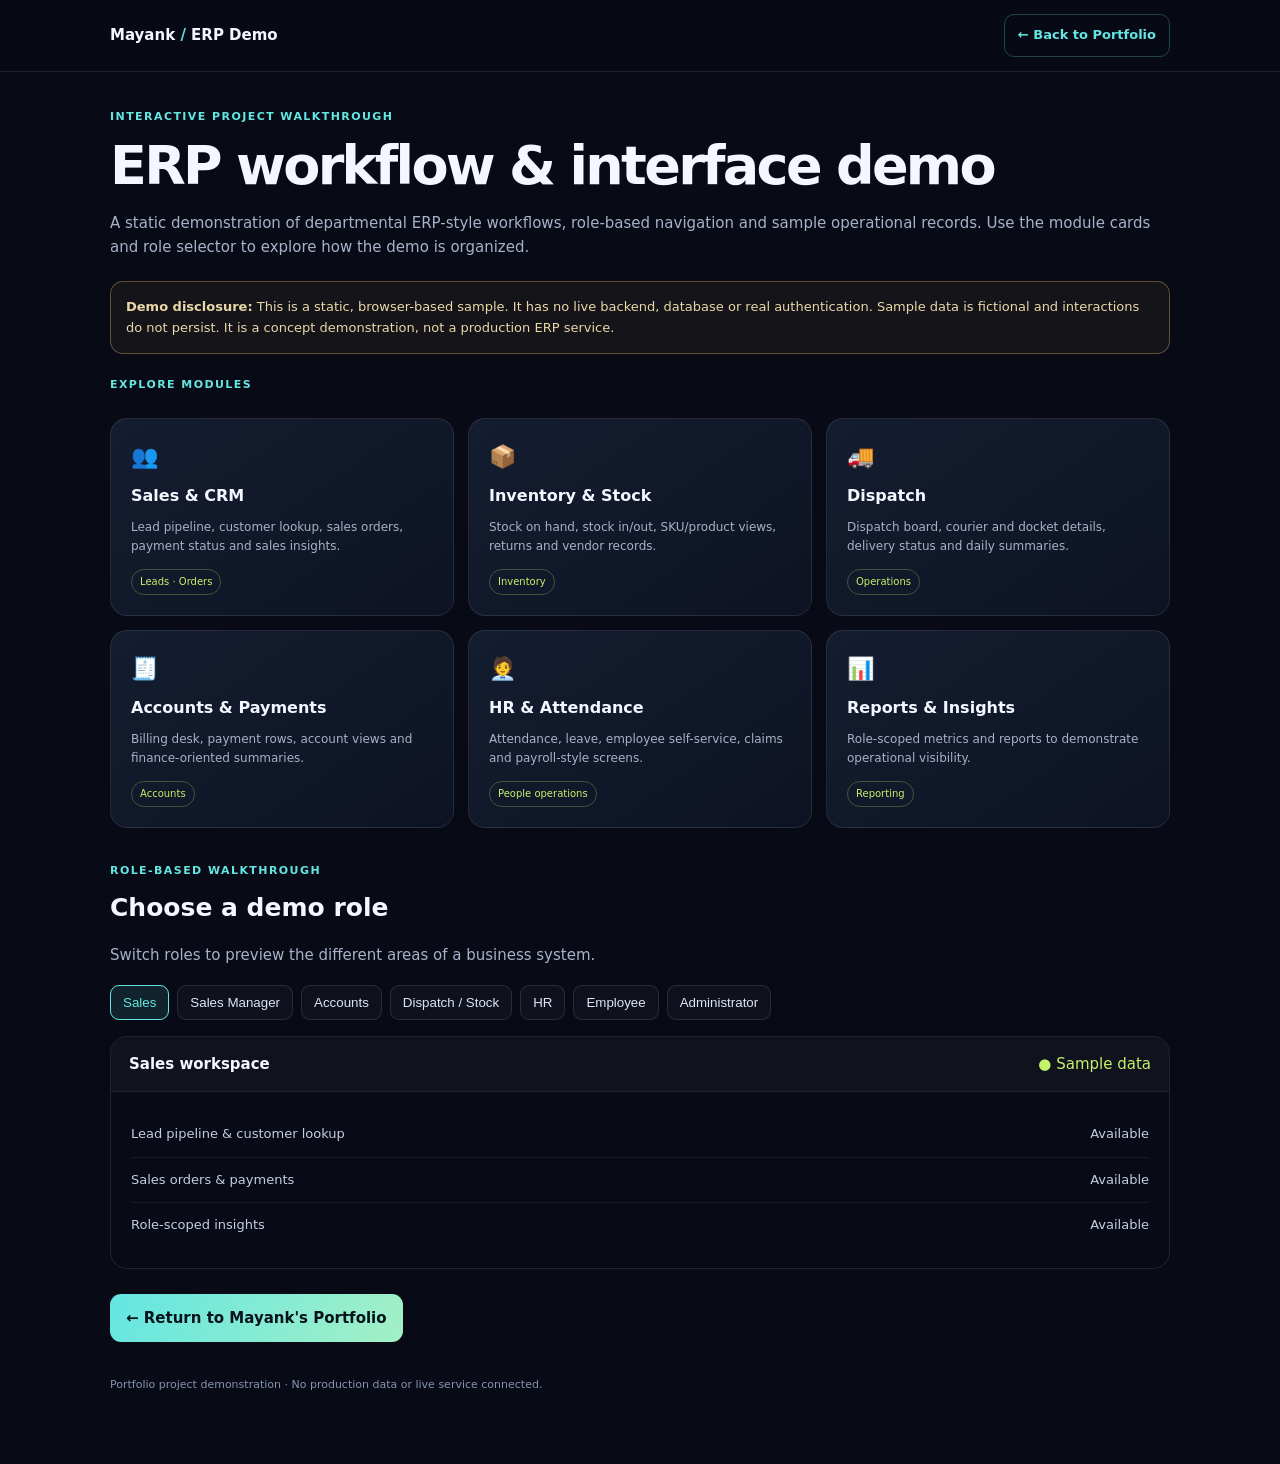
==== erp-demo/index.html @ 9266d10f "Add ERP demo with role walkthrough and portfolio return navigation" ====
<!doctype html><html lang="en"><head><meta charset="utf-8"><meta name="viewport" content="width=device-width,initial-scale=1"><meta name="theme-color" content="#080b16"><title>ERP Workflow Demo | Mayank</title><style>
*{box-sizing:border-box}body{margin:0;background:#080b16;color:#f4f7ff;font:15px/1.6 system-ui,sans-serif}a{color:inherit;text-decoration:none}.top{position:sticky;top:0;background:#080b16ed;backdrop-filter:blur(12px);border-bottom:1px solid #ffffff18;z-index:5}.bar{max-width:1100px;margin:auto;padding:14px 20px;display:flex;justify-content:space-between;align-items:center;gap:14px}.back{display:inline-flex;padding:10px 13px;border:1px solid #63e6e244;border-radius:10px;color:#63e6e2;font-weight:700;font-size:13px}.wrap{max-width:1100px;margin:auto;padding:36px 20px 70px}.eyebrow{font-size:11px;color:#63e6e2;font-weight:800;letter-spacing:.13em;text-transform:uppercase}h1{font-size:clamp(32px,5vw,54px);letter-spacing:-.05em;line-height:1.08;margin:12px 0}p{color:#a7b2c9}.notice{padding:15px;border:1px solid #f2c66d55;background:#f2c66d0d;border-radius:13px;font-size:13px;color:#ead8a9;margin:22px 0}.grid{display:grid;grid-template-columns:repeat(3,minmax(0,1fr));gap:14px;margin-top:24px}.card{border:1px solid #ffffff17;background:linear-gradient(145deg,#141d30,#0d1322);border-radius:17px;padding:20px;min-height:160px}.card b{display:block;font-size:16px;margin:9px 0}.card p{font-size:12px;margin:0}.icon{font-size:22px}.pill{display:inline-block;margin-top:13px;font-size:10px;color:#c4f26b;border:1px solid #c4f26b44;border-radius:20px;padding:4px 8px}.roles{display:flex;gap:8px;flex-wrap:wrap;margin-top:18px}.roles button{background:#ffffff08;border:1px solid #ffffff1d;color:#dce5f7;border-radius:9px;padding:9px 12px;cursor:pointer}.roles button.active{background:#63e6e21b;border-color:#63e6e2;color:#63e6e2}.screen{margin-top:16px;border:1px solid #ffffff18;border-radius:17px;overflow:hidden}.screenhead{padding:15px 18px;background:#ffffff08;border-bottom:1px solid #ffffff13;display:flex;justify-content:space-between;gap:12px}.screenbody{padding:20px}.row{display:flex;justify-content:space-between;gap:12px;padding:12px 0;border-bottom:1px solid #ffffff10;color:#c4cee1;font-size:13px}.row:last-child{border:0}.status{color:#c4f26b}.cta{display:inline-flex;margin-top:25px;padding:12px 16px;background:linear-gradient(120deg,#63e6e2,#a3f0c5);color:#07131c;font-weight:800;border-radius:11px}.foot{margin-top:34px;color:#8794ad;font-size:11px}@media(max-width:760px){.grid{grid-template-columns:1fr}.bar{padding:12px 15px}.wrap{padding:28px 15px 55px}}
</style></head><body><header class="top"><div class="bar"><strong>Mayank <span style="color:#63e6e2">/</span> ERP Demo</strong><a class="back" href="../index.html">← Back to Portfolio</a></div></header><main class="wrap"><div class="eyebrow">Interactive project walkthrough</div><h1>ERP workflow & interface demo</h1><p>A static demonstration of departmental ERP-style workflows, role-based navigation and sample operational records. Use the module cards and role selector to explore how the demo is organized.</p><div class="notice"><strong>Demo disclosure:</strong> This is a static, browser-based sample. It has no live backend, database or real authentication. Sample data is fictional and interactions do not persist. It is a concept demonstration, not a production ERP service.</div><div class="eyebrow">Explore modules</div><div class="grid"><article class="card"><div class="icon">👥</div><b>Sales & CRM</b><p>Lead pipeline, customer lookup, sales orders, payment status and sales insights.</p><span class="pill">Leads · Orders</span></article><article class="card"><div class="icon">📦</div><b>Inventory & Stock</b><p>Stock on hand, stock in/out, SKU/product views, returns and vendor records.</p><span class="pill">Inventory</span></article><article class="card"><div class="icon">🚚</div><b>Dispatch</b><p>Dispatch board, courier and docket details, delivery status and daily summaries.</p><span class="pill">Operations</span></article><article class="card"><div class="icon">🧾</div><b>Accounts & Payments</b><p>Billing desk, payment rows, account views and finance-oriented summaries.</p><span class="pill">Accounts</span></article><article class="card"><div class="icon">🧑‍💼</div><b>HR & Attendance</b><p>Attendance, leave, employee self-service, claims and payroll-style screens.</p><span class="pill">People operations</span></article><article class="card"><div class="icon">📊</div><b>Reports & Insights</b><p>Role-scoped metrics and reports to demonstrate operational visibility.</p><span class="pill">Reporting</span></article></div><section style="margin-top:34px"><div class="eyebrow">Role-based walkthrough</div><h2 style="font-size:25px;margin:8px 0">Choose a demo role</h2><p>Switch roles to preview the different areas of a business system.</p><div class="roles" id="roles"><button class="active" data-role="Sales">Sales</button><button data-role="Sales Manager">Sales Manager</button><button data-role="Accounts">Accounts</button><button data-role="Dispatch / Stock">Dispatch / Stock</button><button data-role="HR">HR</button><button data-role="Employee">Employee</button><button data-role="Administrator">Administrator</button></div><div class="screen"><div class="screenhead"><strong id="roleTitle">Sales workspace</strong><span class="status">● Sample data</span></div><div class="screenbody" id="roleBody"><div class="row"><span>Lead pipeline & customer lookup</span><span>Available</span></div><div class="row"><span>Sales orders & payments</span><span>Available</span></div><div class="row"><span>Role-scoped insights</span><span>Available</span></div></div></div></section><a class="cta" href="../index.html">← Return to Mayank's Portfolio</a><div class="foot">Portfolio project demonstration · No production data or live service connected.</div></main><script>
const map={"Sales":["Lead pipeline & customer lookup","Sales orders & payments","Role-scoped insights"],"Sales Manager":["Team lead pipeline","Order book overview","Team performance insights"],"Accounts":["Billing desk","Payments & account summaries","Finance-oriented reports"],"Dispatch / Stock":["Dispatch board","Stock in, stock out & returns","Courier and delivery tracking"],"HR":["Attendance register","Leave and employee records","Claims and payroll-style screens"],"Employee":["Self-service attendance","Leave requests and documents","Chat and personal workspace"],"Administrator":["Workspace configuration","User and integration setup","Access to all demo modules"]};const title=document.getElementById("roleTitle"),body=document.getElementById("roleBody");document.getElementById("roles").addEventListener("click",e=>{const b=e.target.closest("button[data-role]");if(!b)return;document.querySelectorAll("#roles button").forEach(x=>x.classList.toggle("active",x===b));const r=b.dataset.role;title.textContent=r+" workspace";body.replaceChildren(...map[r].map(t=>{const row=document.createElement("div");row.className="row";const label=document.createElement("span");label.textContent=t;const status=document.createElement("span");status.textContent="Demo view";status.style.color="#c4f26b";row.append(label,status);return row;}));});
</script></body></html>
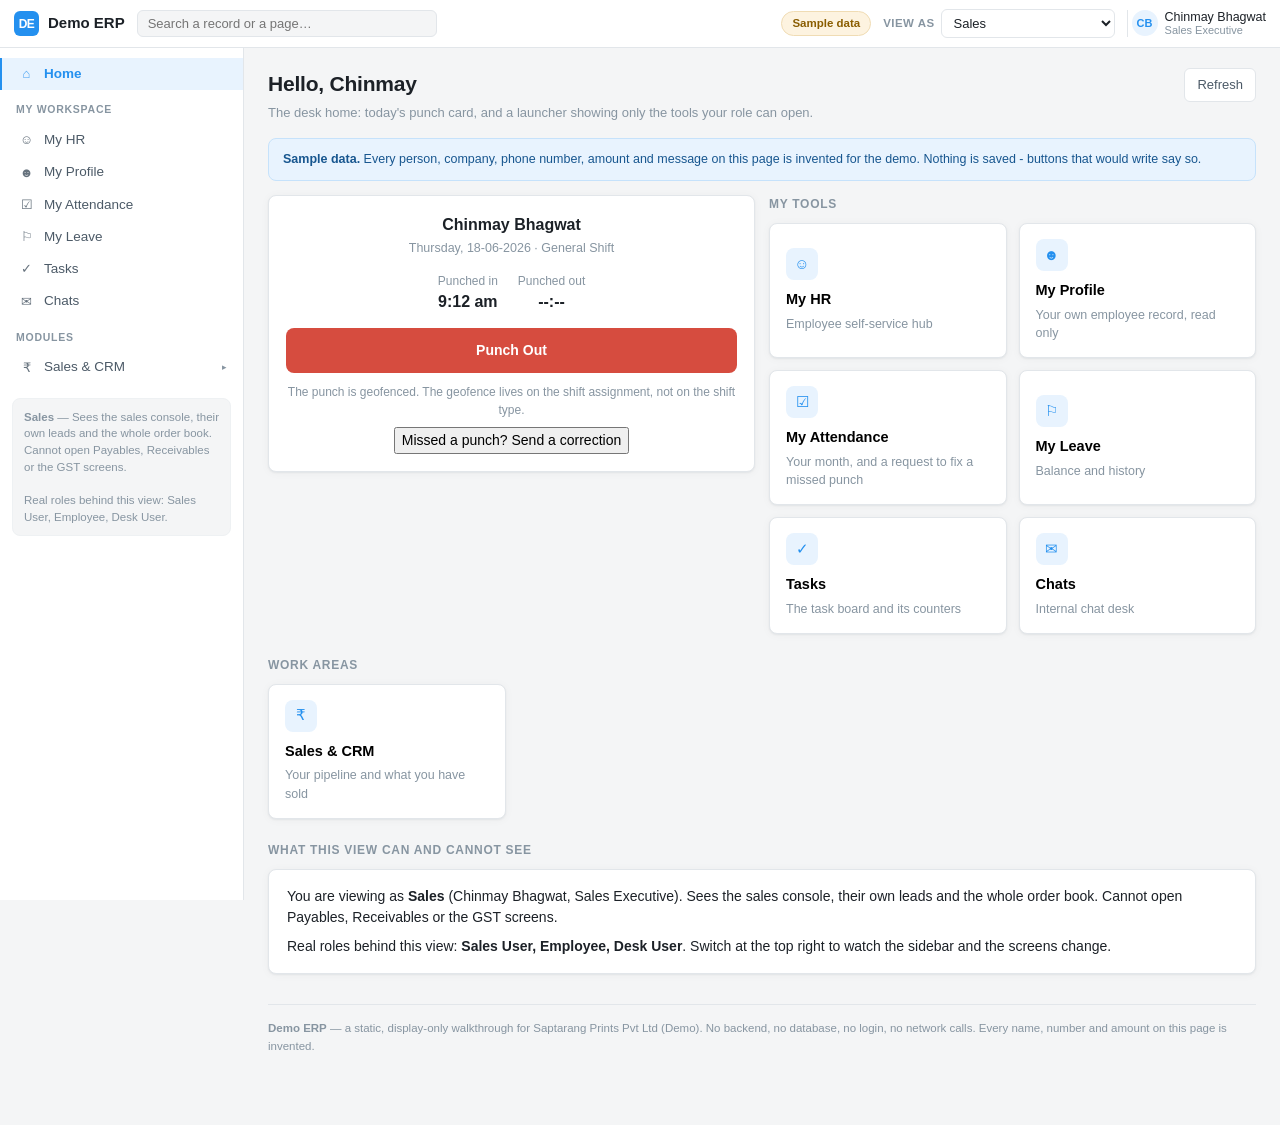
==== commit 01f2b884: "Publish original ERP demo files" ====
--- a/erp-demo/index.html
+++ b/erp-demo/index.html
@@ -1,5 +1,41 @@
-<!doctype html><html lang="en"><head><meta charset="utf-8"><meta name="viewport" content="width=device-width,initial-scale=1"><meta name="theme-color" content="#080b16"><title>ERP Workflow Demo | Mayank</title><style>
-*{box-sizing:border-box}body{margin:0;background:#080b16;color:#f4f7ff;font:15px/1.6 system-ui,sans-serif}a{color:inherit;text-decoration:none}.top{position:sticky;top:0;background:#080b16ed;backdrop-filter:blur(12px);border-bottom:1px solid #ffffff18;z-index:5}.bar{max-width:1100px;margin:auto;padding:14px 20px;display:flex;justify-content:space-between;align-items:center;gap:14px}.back{display:inline-flex;padding:10px 13px;border:1px solid #63e6e244;border-radius:10px;color:#63e6e2;font-weight:700;font-size:13px}.wrap{max-width:1100px;margin:auto;padding:36px 20px 70px}.eyebrow{font-size:11px;color:#63e6e2;font-weight:800;letter-spacing:.13em;text-transform:uppercase}h1{font-size:clamp(32px,5vw,54px);letter-spacing:-.05em;line-height:1.08;margin:12px 0}p{color:#a7b2c9}.notice{padding:15px;border:1px solid #f2c66d55;background:#f2c66d0d;border-radius:13px;font-size:13px;color:#ead8a9;margin:22px 0}.grid{display:grid;grid-template-columns:repeat(3,minmax(0,1fr));gap:14px;margin-top:24px}.card{border:1px solid #ffffff17;background:linear-gradient(145deg,#141d30,#0d1322);border-radius:17px;padding:20px;min-height:160px}.card b{display:block;font-size:16px;margin:9px 0}.card p{font-size:12px;margin:0}.icon{font-size:22px}.pill{display:inline-block;margin-top:13px;font-size:10px;color:#c4f26b;border:1px solid #c4f26b44;border-radius:20px;padding:4px 8px}.roles{display:flex;gap:8px;flex-wrap:wrap;margin-top:18px}.roles button{background:#ffffff08;border:1px solid #ffffff1d;color:#dce5f7;border-radius:9px;padding:9px 12px;cursor:pointer}.roles button.active{background:#63e6e21b;border-color:#63e6e2;color:#63e6e2}.screen{margin-top:16px;border:1px solid #ffffff18;border-radius:17px;overflow:hidden}.screenhead{padding:15px 18px;background:#ffffff08;border-bottom:1px solid #ffffff13;display:flex;justify-content:space-between;gap:12px}.screenbody{padding:20px}.row{display:flex;justify-content:space-between;gap:12px;padding:12px 0;border-bottom:1px solid #ffffff10;color:#c4cee1;font-size:13px}.row:last-child{border:0}.status{color:#c4f26b}.cta{display:inline-flex;margin-top:25px;padding:12px 16px;background:linear-gradient(120deg,#63e6e2,#a3f0c5);color:#07131c;font-weight:800;border-radius:11px}.foot{margin-top:34px;color:#8794ad;font-size:11px}@media(max-width:760px){.grid{grid-template-columns:1fr}.bar{padding:12px 15px}.wrap{padding:28px 15px 55px}}
-</style></head><body><header class="top"><div class="bar"><strong>Mayank <span style="color:#63e6e2">/</span> ERP Demo</strong><a class="back" href="../index.html">← Back to Portfolio</a></div></header><main class="wrap"><div class="eyebrow">Interactive project walkthrough</div><h1>ERP workflow & interface demo</h1><p>A static demonstration of departmental ERP-style workflows, role-based navigation and sample operational records. Use the module cards and role selector to explore how the demo is organized.</p><div class="notice"><strong>Demo disclosure:</strong> This is a static, browser-based sample. It has no live backend, database or real authentication. Sample data is fictional and interactions do not persist. It is a concept demonstration, not a production ERP service.</div><div class="eyebrow">Explore modules</div><div class="grid"><article class="card"><div class="icon">👥</div><b>Sales & CRM</b><p>Lead pipeline, customer lookup, sales orders, payment status and sales insights.</p><span class="pill">Leads · Orders</span></article><article class="card"><div class="icon">📦</div><b>Inventory & Stock</b><p>Stock on hand, stock in/out, SKU/product views, returns and vendor records.</p><span class="pill">Inventory</span></article><article class="card"><div class="icon">🚚</div><b>Dispatch</b><p>Dispatch board, courier and docket details, delivery status and daily summaries.</p><span class="pill">Operations</span></article><article class="card"><div class="icon">🧾</div><b>Accounts & Payments</b><p>Billing desk, payment rows, account views and finance-oriented summaries.</p><span class="pill">Accounts</span></article><article class="card"><div class="icon">🧑‍💼</div><b>HR & Attendance</b><p>Attendance, leave, employee self-service, claims and payroll-style screens.</p><span class="pill">People operations</span></article><article class="card"><div class="icon">📊</div><b>Reports & Insights</b><p>Role-scoped metrics and reports to demonstrate operational visibility.</p><span class="pill">Reporting</span></article></div><section style="margin-top:34px"><div class="eyebrow">Role-based walkthrough</div><h2 style="font-size:25px;margin:8px 0">Choose a demo role</h2><p>Switch roles to preview the different areas of a business system.</p><div class="roles" id="roles"><button class="active" data-role="Sales">Sales</button><button data-role="Sales Manager">Sales Manager</button><button data-role="Accounts">Accounts</button><button data-role="Dispatch / Stock">Dispatch / Stock</button><button data-role="HR">HR</button><button data-role="Employee">Employee</button><button data-role="Administrator">Administrator</button></div><div class="screen"><div class="screenhead"><strong id="roleTitle">Sales workspace</strong><span class="status">● Sample data</span></div><div class="screenbody" id="roleBody"><div class="row"><span>Lead pipeline & customer lookup</span><span>Available</span></div><div class="row"><span>Sales orders & payments</span><span>Available</span></div><div class="row"><span>Role-scoped insights</span><span>Available</span></div></div></div></section><a class="cta" href="../index.html">← Return to Mayank's Portfolio</a><div class="foot">Portfolio project demonstration · No production data or live service connected.</div></main><script>
-const map={"Sales":["Lead pipeline & customer lookup","Sales orders & payments","Role-scoped insights"],"Sales Manager":["Team lead pipeline","Order book overview","Team performance insights"],"Accounts":["Billing desk","Payments & account summaries","Finance-oriented reports"],"Dispatch / Stock":["Dispatch board","Stock in, stock out & returns","Courier and delivery tracking"],"HR":["Attendance register","Leave and employee records","Claims and payroll-style screens"],"Employee":["Self-service attendance","Leave requests and documents","Chat and personal workspace"],"Administrator":["Workspace configuration","User and integration setup","Access to all demo modules"]};const title=document.getElementById("roleTitle"),body=document.getElementById("roleBody");document.getElementById("roles").addEventListener("click",e=>{const b=e.target.closest("button[data-role]");if(!b)return;document.querySelectorAll("#roles button").forEach(x=>x.classList.toggle("active",x===b));const r=b.dataset.role;title.textContent=r+" workspace";body.replaceChildren(...map[r].map(t=>{const row=document.createElement("div");row.className="row";const label=document.createElement("span");label.textContent=t;const status=document.createElement("span");status.textContent="Demo view";status.style.color="#c4f26b";row.append(label,status);return row;}));});
-</script></body></html>+<!doctype html>
+<html lang="en">
+<head>
+<meta charset="utf-8">
+<meta name="viewport" content="width=device-width, initial-scale=1, viewport-fit=cover">
+<meta name="color-scheme" content="light">
+<meta name="theme-color" content="#ffffff">
+<title>Demo ERP — a static walkthrough</title>
+<meta name="description" content="A static, display-only walkthrough of a custom ERP built on an open-source framework. Sample data only.">
+<meta name="robots" content="noindex">
+<link rel="stylesheet" href="css/app.css">
+</head>
+<body>
+<noscript>
+  <div style="max-width:620px;margin:60px auto;padding:24px;font:14px/1.6 system-ui,sans-serif">
+    <h1 style="font-size:20px">Demo ERP</h1>
+    <p>This walkthrough is drawn in the browser, so it needs JavaScript switched on. There is no server behind it and
+    no data is sent anywhere — every screen and every record is built from files in this folder.</p>
+  </div>
+</noscript>
+
+<script src="data/schema.js"></script>
+<script src="data/records.js"></script>
+<script src="data/nav.js"></script>
+<script src="data/pages.js"></script>
+<script src="js/util.js"></script>
+<script src="js/shell.js"></script>
+<script src="js/router.js"></script>
+<script src="js/views/list.js"></script>
+<script src="js/views/form.js"></script>
+<script src="js/views/kanban.js"></script>
+<script src="js/views/report.js"></script>
+<script src="js/views/chat.js"></script>
+<script src="js/views/pages.js"></script>
+<script src="js/views/screens-sales.js"></script>
+<script src="js/views/screens-dispatch.js"></script>
+<script src="js/views/screens-accounts.js"></script>
+<script src="js/views/screens-hr.js"></script>
+<script src="js/app.js"></script>
+</body>
+</html>
--- a/erp-demo/css/app.css
+++ b/erp-demo/css/app.css
@@ -0,0 +1,616 @@
+/* Demo ERP - static display-only demo. Hand-written CSS, no frameworks. */
+:root{
+  --bg:#f4f5f6; --panel:#fff; --line:#e2e6ea; --line-soft:#eef1f3;
+  --ink:#1c2127; --ink-2:#4c5a67; --ink-3:#8795a1;
+  --accent:#2490ef; --accent-ink:#fff; --accent-soft:#e8f3fe;
+  --green:#38a169; --green-soft:#e7f6ec;
+  --amber:#c9881a; --amber-soft:#fdf3e0;
+  --red:#d64c3f;  --red-soft:#fdecea;
+  --purple:#7b5ea7; --purple-soft:#f1ebfa;
+  --cyan:#1f8a9b; --cyan-soft:#e4f4f6;
+  --pink:#c2558b; --pink-soft:#fbeaf3;
+  --grey:#7a8793; --grey-soft:#eef0f2;
+  --radius:8px; --shadow:0 1px 2px rgba(25,39,52,.06),0 1px 10px rgba(25,39,52,.04);
+  --side:244px; --top:48px;
+}
+*{box-sizing:border-box}
+html,body{margin:0;padding:0}
+/* overflow-x:clip, not hidden: clip does not create a scroll container, so the
+   sticky chat composer still sticks. hidden is the fallback for older engines. */
+html{overflow-x:hidden;overflow-x:clip}
+body{overflow-x:hidden;overflow-x:clip}
+body{
+  background:var(--bg); color:var(--ink);
+  font:14px/1.5 -apple-system,BlinkMacSystemFont,"Segoe UI",Roboto,"Helvetica Neue",Arial,sans-serif;
+  -webkit-font-smoothing:antialiased;
+}
+a{color:var(--accent);text-decoration:none}
+a:hover{text-decoration:underline}
+button{font:inherit;cursor:pointer}
+h1,h2,h3,h4{margin:0;font-weight:600;letter-spacing:-.01em}
+table{border-collapse:collapse;width:100%}
+
+/* ---------- top bar ---------- */
+.topbar{
+  position:fixed;top:0;left:0;right:0;height:var(--top);z-index:40;
+  background:var(--panel);border-bottom:1px solid var(--line);
+  display:flex;align-items:center;gap:12px;padding:0 14px;
+}
+.brand{display:flex;align-items:center;gap:9px;font-weight:700;font-size:15px;white-space:nowrap}
+.brand .logo{
+  width:25px;height:25px;border-radius:6px;background:var(--accent);color:#fff;
+  display:grid;place-items:center;font-size:12px;font-weight:700;letter-spacing:-.5px;
+}
+.burger,.iconbtn{
+  display:none;background:var(--panel);border:1px solid var(--line);border-radius:6px;
+  width:32px;height:30px;color:var(--ink-2);line-height:1;
+  align-items:center;justify-content:center;flex:none;
+}
+.burger:hover,.iconbtn:hover{background:var(--bg);color:var(--ink)}
+.topbar .spacer{flex:1}
+.samplechip{
+  background:var(--amber-soft);color:#8a5d00;border:1px solid #f0dcb4;
+  border-radius:999px;padding:3px 10px;font-size:11.5px;font-weight:600;white-space:nowrap;
+}
+.topsearch{
+  flex:0 1 300px;min-width:0;background:var(--bg);border:1px solid var(--line);
+  border-radius:6px;padding:5px 10px;font-size:13px;color:var(--ink);
+}
+.roleswitch{display:flex;align-items:center;gap:6px}
+.roleswitch label{font-size:11.5px;color:var(--ink-3);font-weight:600;text-transform:uppercase;letter-spacing:.04em}
+.roleswitch select{
+  background:var(--panel);border:1px solid var(--line);border-radius:6px;
+  padding:5px 8px;font-size:13px;color:var(--ink);
+}
+.whoami{
+  display:flex;align-items:center;gap:7px;padding-left:4px;border-left:1px solid var(--line);
+}
+.avatar{
+  width:26px;height:26px;border-radius:50%;background:var(--accent-soft);color:var(--accent);
+  display:grid;place-items:center;font-size:11px;font-weight:700;
+}
+.whoami .nm{font-size:12.5px;line-height:1.15}
+.whoami .nm small{display:block;color:var(--ink-3);font-size:11px}
+
+/* ---------- sidebar ---------- */
+.sidebar{
+  position:fixed;top:var(--top);bottom:0;left:0;width:var(--side);z-index:30;
+  background:var(--panel);border-right:1px solid var(--line);
+  overflow-y:auto;padding:10px 0 40px;
+}
+.side-h{
+  padding:12px 16px 6px;font-size:10.5px;font-weight:700;color:var(--ink-3);
+  text-transform:uppercase;letter-spacing:.07em;
+}
+.side-item{
+  display:flex;align-items:center;gap:9px;width:100%;text-align:left;
+  padding:6px 16px;border:0;background:none;color:var(--ink-2);font-size:13.5px;
+  border-left:2px solid transparent;
+}
+.side-item:hover{background:var(--bg);color:var(--ink)}
+.side-item.on{background:var(--accent-soft);color:var(--accent);font-weight:600;border-left-color:var(--accent)}
+.side-item .ic{width:17px;text-align:center;font-size:13px;opacity:.85;flex:none}
+.side-item .tw{flex:1;min-width:0;overflow:hidden;text-overflow:ellipsis;white-space:nowrap}
+.side-item .caret{font-size:9px;color:var(--ink-3);flex:none;transition:transform .15s}
+.side-item.open .caret{transform:rotate(90deg)}
+.side-kids .side-item{padding-left:42px;font-size:13px}
+.side-kids{display:none}
+.side-kids.open{display:block}
+.side-scrim{display:none}
+.side-note{
+  margin:14px 12px 0;padding:10px 11px;border-radius:var(--radius);
+  background:var(--bg);border:1px solid var(--line-soft);font-size:11.5px;color:var(--ink-3);line-height:1.45;
+}
+
+/* ---------- main ---------- */
+.main{margin:var(--top) 0 0 var(--side);padding:20px 24px 70px;max-width:1360px}
+.crumbs{font-size:12px;color:var(--ink-3);margin-bottom:6px}
+.crumbs button{background:none;border:0;color:var(--ink-3);padding:0;font-size:12px}
+.crumbs button:hover{color:var(--accent);text-decoration:underline}
+.pagehead{display:flex;align-items:flex-start;gap:14px;flex-wrap:wrap;margin-bottom:16px}
+.pagehead h1{font-size:21px}
+.pagehead .sub{color:var(--ink-3);font-size:13px;margin-top:3px;max-width:760px}
+.pagehead .acts{margin-left:auto;display:flex;gap:8px;flex-wrap:wrap}
+
+.btn{
+  border:1px solid var(--line);background:var(--panel);color:var(--ink-2);
+  border-radius:6px;padding:6px 12px;font-size:13px;font-weight:500;
+}
+.btn:hover{background:var(--bg);color:var(--ink)}
+.btn.primary{background:var(--accent);border-color:var(--accent);color:var(--accent-ink);font-weight:600}
+.btn.primary:hover{background:#1b7fd6;color:#fff}
+.btn.danger{color:var(--red);border-color:#f2cfcb}
+.btn.sm{padding:3px 9px;font-size:12px}
+.btn.on{background:var(--accent-soft);border-color:#b8dcfb;color:var(--accent);font-weight:600}
+.btn[disabled]{opacity:.5;cursor:not-allowed}
+
+.card{background:var(--panel);border:1px solid var(--line);border-radius:var(--radius);box-shadow:var(--shadow)}
+.card-pad{padding:16px 18px}
+.sec{font-size:12px;font-weight:700;color:var(--ink-3);text-transform:uppercase;letter-spacing:.06em;margin:22px 0 10px}
+.sec:first-child{margin-top:0}
+.muted{color:var(--ink-3)}
+.small{font-size:12px}
+.nowrap{white-space:nowrap}
+.right{text-align:right}
+.mono{font-variant-numeric:tabular-nums}
+
+/* ---------- indicators ---------- */
+.ind{
+  display:inline-flex;align-items:center;gap:5px;font-size:11.5px;font-weight:600;
+  padding:2px 8px;border-radius:999px;background:var(--grey-soft);color:var(--grey);white-space:nowrap;
+}
+.ind::before{content:"";width:6px;height:6px;border-radius:50%;background:currentColor;flex:none}
+.ind.green{background:var(--green-soft);color:#2a7a4d}
+.ind.amber{background:var(--amber-soft);color:#946312}
+.ind.red{background:var(--red-soft);color:#b03a2e}
+.ind.blue{background:var(--accent-soft);color:#1b6fbd}
+.ind.purple{background:var(--purple-soft);color:#64499a}
+.ind.cyan{background:var(--cyan-soft);color:#176d7c}
+.ind.pink{background:var(--pink-soft);color:#a8407a}
+.ind.grey{background:var(--grey-soft);color:#66717c}
+.ind.plain::before{display:none}
+
+/* ---------- filter bar ---------- */
+.fbar{
+  display:flex;gap:8px;flex-wrap:wrap;align-items:center;
+  background:var(--panel);border:1px solid var(--line);border-radius:var(--radius);
+  padding:10px 12px;margin-bottom:14px;box-shadow:var(--shadow);
+}
+.fbar input[type=text],.fbar input[type=date],.fbar input[type=month],.fbar select{
+  border:1px solid var(--line);border-radius:6px;padding:5px 9px;font:inherit;font-size:13px;
+  background:var(--panel);color:var(--ink);max-width:100%;
+}
+.fbar input[type=text]{flex:1 1 230px;min-width:150px}
+.fbar .count{margin-left:auto;font-size:12px;color:var(--ink-3);white-space:nowrap}
+/* display:contents keeps the desktop bar exactly as it was - the wrapper adds
+   no box of its own. Below the phone breakpoint it becomes a real panel. */
+.fbar-more{display:contents}
+.fbar-toggle{display:none}
+
+/* ---------- data table ---------- */
+.tablewrap{background:var(--panel);border:1px solid var(--line);border-radius:var(--radius);box-shadow:var(--shadow);overflow-x:auto}
+table.dt{font-size:13px;min-width:580px}
+table.dt thead th{
+  text-align:left;font-size:10.5px;font-weight:700;color:var(--ink-3);
+  text-transform:uppercase;letter-spacing:.055em;padding:9px 12px;
+  background:var(--bg);border-bottom:1px solid var(--line);white-space:nowrap;
+}
+table.dt tbody td{padding:9px 12px;border-bottom:1px solid var(--line-soft);vertical-align:middle}
+table.dt tbody tr:last-child td{border-bottom:0}
+table.dt tbody tr.clickable{cursor:pointer}
+table.dt tbody tr.clickable:hover{background:#fafbfc}
+table.dt .lnk{color:var(--accent);font-weight:600}
+table.dt td.num,table.dt th.num{text-align:right;font-variant-numeric:tabular-nums;white-space:nowrap}
+.empty{padding:34px 18px;text-align:center;color:var(--ink-3);font-size:13px}
+
+/* ---------- number cards ---------- */
+.cards{display:grid;grid-template-columns:repeat(auto-fill,minmax(176px,1fr));gap:12px;margin-bottom:6px}
+.ncard{
+  background:var(--panel);border:1px solid var(--line);border-radius:var(--radius);
+  padding:13px 15px;box-shadow:var(--shadow);text-align:left;width:100%;
+}
+.ncard:hover{border-color:#cdd6de}
+.ncard .lab{font-size:11.5px;color:var(--ink-3);font-weight:600;text-transform:uppercase;letter-spacing:.04em}
+.ncard .val{font-size:25px;font-weight:700;margin-top:5px;letter-spacing:-.02em}
+.ncard .hint{font-size:11.5px;color:var(--ink-3);margin-top:3px}
+.ncard.c-blue .val{color:var(--accent)} .ncard.c-green .val{color:var(--green)}
+.ncard.c-amber .val{color:var(--amber)} .ncard.c-red .val{color:var(--red)}
+.ncard.c-purple .val{color:var(--purple)} .ncard.c-grey .val{color:var(--ink-2)}
+
+/* ---------- tiles (home / module landing) ---------- */
+.tiles{display:grid;grid-template-columns:repeat(auto-fill,minmax(228px,1fr));gap:12px}
+.tile{
+  background:var(--panel);border:1px solid var(--line);border-radius:var(--radius);
+  padding:15px 16px;box-shadow:var(--shadow);text-align:left;display:block;width:100%;
+}
+.tile:hover{border-color:var(--accent);box-shadow:0 2px 14px rgba(36,144,239,.12)}
+.tile .ic{
+  width:32px;height:32px;border-radius:8px;background:var(--accent-soft);color:var(--accent);
+  display:grid;place-items:center;font-size:15px;margin-bottom:9px;
+}
+.tile .t{font-weight:600;font-size:14.5px}
+.tile .h{color:var(--ink-3);font-size:12.5px;margin-top:4px;line-height:1.45}
+.bigbtns{display:grid;grid-template-columns:repeat(auto-fit,minmax(252px,1fr));gap:12px}
+.bigbtn{
+  background:var(--panel);border:1px solid var(--line);border-left:3px solid var(--accent);
+  border-radius:var(--radius);padding:15px 17px;box-shadow:var(--shadow);text-align:left;
+}
+.bigbtn:hover{background:#fafcff}
+.bigbtn .t{display:block;font-weight:600;font-size:14.5px}
+.bigbtn .h{display:block;color:var(--ink-3);font-size:12.5px;margin-top:5px;line-height:1.45}
+
+/* link groups (ERPNext "card break" lists) */
+.linkgroups{display:grid;grid-template-columns:repeat(auto-fill,minmax(250px,1fr));gap:14px}
+.linkgroup{background:var(--panel);border:1px solid var(--line);border-radius:var(--radius);box-shadow:var(--shadow);padding:13px 15px}
+.linkgroup h4{font-size:13px;margin-bottom:7px}
+.linkgroup ul{list-style:none;margin:0;padding:0}
+.linkgroup li{padding:3px 0;font-size:13px}
+.linkgroup li button{background:none;border:0;padding:0;color:var(--accent);font-size:13px;text-align:left}
+.linkgroup li button:hover{text-decoration:underline}
+.linkgroup li.plain{color:var(--ink-3)}
+
+/* ---------- form ---------- */
+.formbar{
+  display:flex;align-items:center;gap:9px;flex-wrap:wrap;background:var(--panel);
+  border:1px solid var(--line);border-radius:var(--radius);padding:10px 14px;
+  margin-bottom:14px;box-shadow:var(--shadow);
+}
+.formbar .nm{font-weight:700;font-size:15px}
+.formbar .acts{margin-left:auto;display:flex;gap:7px;flex-wrap:wrap}
+.tabs{display:flex;gap:2px;border-bottom:1px solid var(--line);margin-bottom:16px;overflow-x:auto}
+.tabs button{
+  background:none;border:0;border-bottom:2px solid transparent;padding:8px 14px;
+  font-size:13.5px;color:var(--ink-3);font-weight:500;white-space:nowrap;
+}
+.tabs button.on{color:var(--accent);border-bottom-color:var(--accent);font-weight:600}
+.fsec{background:var(--panel);border:1px solid var(--line);border-radius:var(--radius);padding:15px 18px;margin-bottom:13px;box-shadow:var(--shadow)}
+.fsec > h4{font-size:12px;font-weight:700;color:var(--ink-3);text-transform:uppercase;letter-spacing:.06em;margin-bottom:12px}
+.fcols{display:grid;gap:12px 28px;grid-template-columns:repeat(auto-fit,minmax(246px,1fr))}
+.fld{margin-bottom:11px}
+.fld label{display:block;font-size:11.5px;font-weight:600;color:var(--ink-3);margin-bottom:3px}
+.fld label .req{color:var(--red)}
+.fld .v{
+  border:1px solid var(--line);border-radius:6px;padding:6px 9px;background:var(--panel);
+  font-size:13.5px;min-height:32px;word-break:break-word;
+}
+.fld .v.ro{background:var(--bg);color:var(--ink-2)}
+.fld .v.blank{color:var(--ink-3);font-style:italic}
+.fld .v.big{min-height:62px;white-space:pre-wrap}
+.fld.chk .v{border:0;padding:0;background:none;min-height:0;display:flex;align-items:center;gap:7px}
+.fld .box{width:14px;height:14px;border:1.5px solid var(--ink-3);border-radius:3px;display:inline-grid;place-items:center;font-size:10px;color:var(--panel);flex:none}
+.fld .box.on{background:var(--accent);border-color:var(--accent);color:#fff}
+.fld .hint{font-size:11.5px;color:var(--ink-3);margin-top:3px}
+.fld .v select,.fld .v input{border:0;background:none;font:inherit;width:100%;padding:0;color:inherit;outline:none}
+.gridlabel{font-size:11.5px;font-weight:600;color:var(--ink-3);margin:4px 0 6px}
+table.grid{font-size:12.5px;border:1px solid var(--line);border-radius:6px;overflow:hidden}
+table.grid th{background:var(--bg);font-size:10.5px;text-transform:uppercase;letter-spacing:.05em;color:var(--ink-3);text-align:left;padding:7px 9px;border-bottom:1px solid var(--line)}
+table.grid td{padding:7px 9px;border-bottom:1px solid var(--line-soft)}
+table.grid tr:last-child td{border-bottom:0}
+.stagetrack{display:flex;gap:4px;flex-wrap:wrap;align-items:center;margin-bottom:4px}
+.stagetrack .st{
+  font-size:11.5px;padding:3px 10px;border-radius:999px;background:var(--grey-soft);color:var(--ink-3);font-weight:600;
+}
+.stagetrack .st.done{background:var(--green-soft);color:#2a7a4d}
+.stagetrack .st.now{background:var(--accent);color:#fff}
+.stagetrack .arr{color:var(--ink-3);font-size:10px}
+.partycard{background:var(--bg);border:1px solid var(--line);border-radius:var(--radius);padding:12px 14px}
+.partycard .pn{font-weight:700;font-size:14px}
+.partycard .pr{font-size:12.5px;color:var(--ink-2);margin-top:3px}
+
+/* ---------- kanban ---------- */
+.kbwrap{overflow-x:auto;padding-bottom:10px}
+.kb{display:flex;gap:12px;align-items:flex-start;min-height:320px}
+.kbcol{flex:0 0 252px;background:#eef1f3;border-radius:var(--radius);padding:9px;border:1px solid var(--line)}
+.kbcol.drop{background:var(--accent-soft);border-color:#9fcdf7;border-style:dashed}
+.kbcol h4{font-size:12px;display:flex;align-items:center;gap:6px;margin-bottom:9px;padding:0 2px}
+.kbcol h4 .dot{width:8px;height:8px;border-radius:50%;flex:none}
+.kbcol h4 .n{margin-left:auto;background:var(--panel);border:1px solid var(--line);border-radius:999px;padding:0 7px;font-size:11px;color:var(--ink-3);font-weight:600}
+.kbcard{
+  background:var(--panel);border:1px solid var(--line);border-radius:6px;padding:9px 11px;
+  margin-bottom:8px;box-shadow:0 1px 2px rgba(25,39,52,.05);cursor:grab;
+}
+.kbcard:hover{border-color:#c9d4de}
+.kbcard.dragging{opacity:.45}
+.kbcard .ttl{font-weight:600;font-size:13px;margin-bottom:3px}
+.kbcard .rw{font-size:11.5px;color:var(--ink-3);display:flex;gap:6px;flex-wrap:wrap}
+.kbcard .mv{margin-top:7px;width:100%;font-size:11.5px;padding:3px 6px;border:1px solid var(--line);border-radius:5px;background:var(--bg);color:var(--ink-2)}
+.kbhint{font-size:12px;color:var(--ink-3);margin-bottom:10px}
+
+/* ---------- charts ---------- */
+.chartgrid{display:grid;grid-template-columns:repeat(auto-fit,minmax(282px,1fr));gap:14px}
+.chartbox{background:var(--panel);border:1px solid var(--line);border-radius:var(--radius);padding:14px 16px;box-shadow:var(--shadow)}
+.chartbox h4{font-size:13px;margin-bottom:12px}
+.bars{display:flex;flex-direction:column;gap:8px}
+.bar{display:grid;grid-template-columns:116px 1fr auto;gap:9px;align-items:center;font-size:12.5px}
+.bar .bl{color:var(--ink-2);overflow:hidden;text-overflow:ellipsis;white-space:nowrap}
+.bar .bt{background:var(--line-soft);border-radius:4px;height:9px;overflow:hidden}
+.bar .bf{height:100%;border-radius:4px;background:var(--accent);min-width:2px}
+.bar .bv{font-weight:600;font-variant-numeric:tabular-nums;color:var(--ink-2);font-size:12px}
+.colchart{display:flex;align-items:flex-end;gap:10px;height:148px;padding-top:6px}
+.colchart .cc{flex:1;display:flex;flex-direction:column;justify-content:flex-end;align-items:center;gap:5px;min-width:0}
+.colchart .ccb{width:100%;max-width:42px;border-radius:4px 4px 0 0;background:var(--accent);min-height:3px}
+.colchart .ccb.alt{background:#9fcdf7}
+.colchart .ccl{font-size:10.5px;color:var(--ink-3);white-space:nowrap;overflow:hidden;text-overflow:ellipsis;max-width:100%}
+.colchart .ccv{font-size:10.5px;font-weight:700;color:var(--ink-2)}
+.legend{display:flex;gap:14px;font-size:11.5px;color:var(--ink-3);margin-top:10px}
+.legend i{display:inline-block;width:9px;height:9px;border-radius:2px;margin-right:5px}
+
+/* ---------- chat ---------- */
+.chatlayout{display:grid;grid-template-columns:286px 1fr;gap:14px;align-items:start}
+.chatlist{background:var(--panel);border:1px solid var(--line);border-radius:var(--radius);box-shadow:var(--shadow);overflow:hidden}
+.chatlist .ch{
+  display:block;width:100%;text-align:left;background:none;border:0;
+  border-bottom:1px solid var(--line-soft);padding:11px 13px;
+}
+.chatlist .ch:hover{background:var(--bg)}
+.chatlist .ch.on{background:var(--accent-soft)}
+.chatlist .ch .t{font-weight:600;font-size:13px;display:flex;gap:6px;align-items:center}
+.chatlist .ch .m{font-size:11.5px;color:var(--ink-3);margin-top:3px;overflow:hidden;text-overflow:ellipsis;white-space:nowrap}
+.chatpane{background:var(--panel);border:1px solid var(--line);border-radius:var(--radius);box-shadow:var(--shadow);display:flex;flex-direction:column;min-height:460px}
+.chatpane .hd{padding:12px 15px;border-bottom:1px solid var(--line)}
+.chatpane .hd h3{font-size:15px}
+.chatpane .hd .meta{font-size:12px;color:var(--ink-3);margin-top:4px;display:flex;gap:10px;flex-wrap:wrap}
+.msgs{flex:1;padding:15px;display:flex;flex-direction:column;gap:11px;overflow-y:auto;max-height:430px;background:#fbfcfd}
+.msg{max-width:74%;display:flex;flex-direction:column;gap:3px}
+.msg .who{font-size:11px;color:var(--ink-3);font-weight:600}
+.msg .bub{background:var(--panel);border:1px solid var(--line);border-radius:10px;padding:8px 11px;font-size:13px;line-height:1.5}
+.msg .tm{font-size:10.5px;color:var(--ink-3)}
+.msg.me{align-self:flex-end;align-items:flex-end}
+.msg.me .bub{background:var(--accent);border-color:var(--accent);color:#fff}
+.msg.sys{align-self:center;max-width:90%;align-items:center}
+.msg.sys .bub{background:var(--bg);border-style:dashed;color:var(--ink-3);font-size:12px}
+.composer{border-top:1px solid var(--line);padding:11px 13px;display:flex;gap:8px;align-items:flex-end}
+.composer textarea{
+  flex:1;border:1px solid var(--line);border-radius:6px;padding:8px 10px;font:inherit;font-size:13px;
+  resize:vertical;min-height:38px;max-height:120px;color:var(--ink);
+}
+
+/* ---------- misc blocks ---------- */
+.punch{display:grid;grid-template-columns:repeat(auto-fit,minmax(248px,1fr));gap:14px;align-items:start}
+.punchcard{background:var(--panel);border:1px solid var(--line);border-radius:var(--radius);padding:17px;box-shadow:var(--shadow);text-align:center}
+.punchcard .greet{font-weight:700;font-size:16px}
+.punchcard .date{color:var(--ink-3);font-size:12.5px;margin-top:2px}
+.punchcard .times{display:flex;justify-content:center;gap:20px;margin:14px 0}
+.punchcard .times div{font-size:12px;color:var(--ink-3)}
+.punchcard .times b{display:block;font-size:16px;color:var(--ink);font-variant-numeric:tabular-nums}
+.punchbtn{width:100%;padding:12px;border-radius:var(--radius);border:0;background:var(--green);color:#fff;font-weight:700;font-size:14px}
+.punchbtn.out{background:var(--red)}
+.punchbtn.done{background:var(--grey-soft);color:var(--ink-3);font-weight:600}
+.facts{display:grid;grid-template-columns:repeat(auto-fit,minmax(210px,1fr));gap:1px;background:var(--line-soft);border:1px solid var(--line);border-radius:var(--radius);overflow:hidden}
+.facts .f{background:var(--panel);padding:11px 14px}
+.facts .f dt{font-size:11px;color:var(--ink-3);font-weight:600;text-transform:uppercase;letter-spacing:.04em}
+.facts .f dd{margin:3px 0 0;font-size:13.5px}
+.reg{overflow-x:auto;background:var(--panel);border:1px solid var(--line);border-radius:var(--radius);box-shadow:var(--shadow)}
+table.regt{font-size:11.5px;min-width:760px}
+table.regt th,table.regt td{border:1px solid var(--line-soft);padding:4px 5px;text-align:center;white-space:nowrap}
+table.regt th{background:var(--bg);font-size:10px;color:var(--ink-3);font-weight:700}
+table.regt th.nmcol,table.regt td.nmcol{text-align:left;position:sticky;left:0;background:var(--panel);min-width:152px;font-size:12px;z-index:1}
+table.regt th.nmcol{background:var(--bg)}
+table.regt td button{border:0;background:none;width:100%;padding:2px 0;border-radius:3px;font-size:10.5px;font-weight:700}
+.c-P{background:var(--green-soft);color:#2a7a4d} .c-A{background:var(--red-soft);color:#b03a2e}
+.c-HD{background:var(--amber-soft);color:#946312} .c-L{background:var(--accent-soft);color:#1b6fbd}
+.c-WFH{background:var(--purple-soft);color:#64499a} .c-WO{background:#f0f2f4;color:#8795a1}
+.c-H{background:var(--cyan-soft);color:#176d7c} .c-none{color:#c3ccd4}
+.reglegend{display:flex;gap:12px;flex-wrap:wrap;font-size:11.5px;color:var(--ink-2);margin-bottom:11px}
+.reglegend span.k{padding:1px 6px;border-radius:3px;font-weight:700;font-size:10.5px;margin-right:4px}
+.rowcard{background:var(--panel);border:1px solid var(--line);border-radius:var(--radius);padding:12px 14px;margin-bottom:9px;box-shadow:var(--shadow)}
+.rowcard .rh{display:flex;gap:10px;align-items:center;flex-wrap:wrap}
+.rowcard .rh .t{font-weight:600;font-size:13.5px}
+.rowcard .rh .sp{margin-left:auto}
+.rowcard .rb{font-size:12.5px;color:var(--ink-2);margin-top:6px;display:flex;gap:16px;flex-wrap:wrap}
+.rowcard .rb b{color:var(--ink);font-weight:600}
+.strip{display:flex;gap:9px;flex-wrap:wrap;margin-bottom:14px}
+.strip .s{background:var(--panel);border:1px solid var(--line);border-radius:999px;padding:5px 13px;font-size:12.5px;box-shadow:var(--shadow)}
+.strip .s b{font-weight:700}
+.notice{
+  background:var(--accent-soft);border:1px solid #c6e2fb;color:#17568f;
+  border-radius:var(--radius);padding:11px 14px;font-size:12.5px;line-height:1.5;margin-bottom:14px;
+}
+.notice.warn{background:var(--amber-soft);border-color:#f0dcb4;color:#8a5d00}
+.notice.deny{background:var(--red-soft);border-color:#f2cfcb;color:#993027}
+.modal-scrim{position:fixed;inset:0;background:rgba(20,30,40,.42);z-index:60;display:grid;place-items:center;padding:18px}
+.modal{background:var(--panel);border-radius:10px;box-shadow:0 18px 50px rgba(15,25,35,.3);width:100%;max-width:470px;max-height:88vh;display:flex;flex-direction:column}
+.modal .mh{padding:14px 17px;border-bottom:1px solid var(--line);display:flex;align-items:center;gap:10px}
+.modal .mh h3{font-size:15px;flex:1}
+.modal .mh button{background:none;border:0;font-size:19px;color:var(--ink-3);line-height:1;padding:0 2px}
+.modal .mb{padding:15px 17px;overflow-y:auto}
+.modal .mf{padding:12px 17px;border-top:1px solid var(--line);display:flex;gap:8px;justify-content:flex-end}
+.modal .mb label{display:block;font-size:11.5px;font-weight:600;color:var(--ink-3);margin:0 0 3px}
+.modal .mb input,.modal .mb select,.modal .mb textarea{
+  width:100%;border:1px solid var(--line);border-radius:6px;padding:7px 9px;font:inherit;font-size:13px;
+  margin-bottom:11px;color:var(--ink);background:var(--panel);
+}
+.toasts{position:fixed;right:16px;bottom:16px;z-index:80;display:flex;flex-direction:column;gap:8px;max-width:330px}
+.toast{
+  background:#1f2933;color:#fff;border-radius:7px;padding:10px 13px;font-size:12.5px;line-height:1.45;
+  box-shadow:0 7px 24px rgba(15,25,35,.26);
+}
+.toast b{display:block;font-size:12.5px;margin-bottom:2px}
+.toast.ok{background:#1d6b45}
+.footer{margin:30px 0 0;padding-top:14px;border-top:1px solid var(--line);font-size:11.5px;color:var(--ink-3);line-height:1.6}
+
+
+/* ===================================================================== */
+/* Tablet: keep the sidebar, give it less room.                          */
+/* ===================================================================== */
+@media (min-width:768px) and (max-width:1100px){
+  :root{--side:204px}
+  .side-item{font-size:13px}
+  .main{padding:18px 16px 70px}
+  .topsearch{flex-basis:200px}
+}
+
+/* ===================================================================== */
+/* Phone: under 768px. Desktop rules above are untouched.                */
+/* ===================================================================== */
+@media (max-width:767px){
+  :root{--side:0px;--top:52px}
+
+  /* ---- top bar: compact, with search and the role switcher both reachable */
+  .topbar{gap:8px;padding:0 10px}
+  .burger{display:flex}
+  .iconbtn.searchbtn{display:flex}
+  .topsearch{display:none}
+  .brand span.bn{display:none}
+  .brand .logo{width:28px;height:28px}
+  .roleswitch label{display:none}
+  .roleswitch select{min-height:36px;font-size:13px;max-width:132px}
+  .whoami{padding-left:0;border-left:0}
+  .whoami .nm{display:none}
+  .samplechip{font-size:10px;padding:2px 7px}
+
+  /* ---- sidebar becomes a slide-in drawer with a tap-to-close scrim ---- */
+  .sidebar{
+    width:min(292px,86vw);transform:translateX(-100%);
+    transition:transform .22s ease;box-shadow:0 0 40px rgba(15,25,35,.26);z-index:50;
+    padding-bottom:calc(40px + env(safe-area-inset-bottom));
+  }
+  .sidebar.show{transform:none}
+  .side-scrim{
+    display:none;position:fixed;top:var(--top);left:0;right:0;bottom:0;
+    background:rgba(20,30,40,.42);z-index:45;
+  }
+  .side-scrim.show{display:block}
+  body.drawer-open{overflow:hidden}
+  .side-item{min-height:46px;padding:10px 16px;font-size:14.5px}
+  .side-kids .side-item{padding-left:44px;font-size:14px}
+  .side-item .ic{font-size:14px}
+
+  /* ---- page frame ---- */
+  .main{margin-left:0;padding:14px 12px 72px;max-width:100%}
+  .pagehead{gap:10px;margin-bottom:13px}
+  .pagehead h1{font-size:19px}
+  .pagehead .sub{font-size:12.5px}
+  .pagehead .acts{margin-left:0;width:100%}
+  .pagehead .acts .btn{flex:1 1 auto}
+  .sec{margin:18px 0 9px}
+  .notice{font-size:12px;padding:10px 12px}
+
+  /* ---- touch targets: nothing tappable under 44px ---- */
+  .btn,.btn.sm,.tabs button,.punchbtn,.ncard,.tile,.bigbtn,
+  .fbar select,.fbar input,.fbar-more select,
+  .modal .mb input,.modal .mb select,.modal .mb textarea,
+  .composer button,.kbcard .mv,.linkgroup li button{min-height:44px}
+  .btn,.btn.sm{padding:10px 14px;font-size:13.5px}
+  .btn.sm{font-size:13px}
+  .chatlist .ch{min-height:56px}
+  table.dt tbody td button,table.regt td button{min-height:44px}
+  table.regt td button{min-width:30px}
+
+  /* ---- filters collapse behind one button ---- */
+  .fbar{padding:10px;gap:8px}
+  .fbar input[type=text]{flex:1 1 100%;min-width:0}
+  .fbar-toggle{display:inline-flex;align-items:center;justify-content:center;flex:1 1 auto}
+  .fbar-more{display:none;flex-basis:100%;flex-wrap:wrap;gap:8px}
+  .fbar-more.open{display:flex}
+  .fbar-more select,.fbar-more .btn{flex:1 1 calc(50% - 4px);min-width:0}
+  .fbar .count{margin-left:0;flex-basis:100%;text-align:right}
+
+  /* ---- list views become stacked cards -------------------------------- */
+  /* .rpt is exempt: a report is a matrix and has to stay a scrolling grid. */
+  .tablewrap.listcards{border:0;background:none;box-shadow:none;overflow:visible}
+  table.dt{min-width:0}
+  table.dt:not(.rpt),
+  table.dt:not(.rpt) tbody,
+  table.dt:not(.rpt) tr,
+  table.dt:not(.rpt) td{display:block;width:auto}
+  table.dt:not(.rpt) thead,table.dt:not(.rpt) tfoot{display:none}
+  table.dt:not(.rpt) tbody tr{
+    background:var(--panel);border:1px solid var(--line);border-radius:var(--radius);
+    box-shadow:var(--shadow);padding:11px 13px;margin-bottom:9px;
+  }
+  table.dt:not(.rpt) tbody tr:last-child td{border-bottom:0}
+  table.dt:not(.rpt) tbody td{
+    border:0;padding:2px 0;text-align:left;font-size:13px;
+  }
+  table.dt:not(.rpt) td.num{text-align:left}
+  table.dt:not(.rpt) td.col-title{font-size:15px;font-weight:700;padding-bottom:5px}
+  table.dt:not(.rpt) td.col-title .lnk{font-size:15px}
+  table.dt:not(.rpt) td.col-status{padding:3px 0 6px}
+  table.dt:not(.rpt) td.m-key::before{
+    content:attr(data-label) ": ";color:var(--ink-3);font-size:11.5px;
+    font-weight:600;text-transform:uppercase;letter-spacing:.03em;
+  }
+  table.dt:not(.rpt) td.m-rest{display:none}
+  /* an action column (blank heading) spans the card, so it is easy to tap */
+  table.dt:not(.rpt) td.col-act{padding-top:9px}
+  table.dt:not(.rpt) td.col-act .btn{width:100%}
+  table.dt:not(.rpt) td:empty{display:none}
+  /* reports and the attendance register keep their grid, inside a scroller */
+  .tablewrap{ -webkit-overflow-scrolling:touch }
+  table.dt.rpt{min-width:560px}
+  .reg{-webkit-overflow-scrolling:touch}
+
+  /* ---- child tables on a form stack the same way ---- */
+  table.grid,table.grid tbody,table.grid tr,table.grid td{display:block;width:auto}
+  table.grid thead{display:none}
+  table.grid{border:0}
+  table.grid tbody tr{
+    border:1px solid var(--line);border-radius:6px;padding:9px 11px;margin-bottom:8px;
+  }
+  table.grid td{border:0;padding:2px 0;font-size:12.5px}
+  table.grid td.gidx{font-weight:700;font-size:13px}
+  table.grid td.gidx::before{content:"Row "}
+  table.grid td:not(.gidx)::before{
+    content:attr(data-label) ": ";color:var(--ink-3);font-size:11px;font-weight:600;
+  }
+
+  /* ---- forms: one column, tabs scroll ---- */
+  .fcols{grid-template-columns:1fr;gap:0}
+  .fsec{padding:13px 14px}
+  .tabs{overflow-x:auto;scrollbar-width:none;-webkit-overflow-scrolling:touch;
+        flex-wrap:nowrap;scroll-snap-type:x proximity}
+  .tabs::-webkit-scrollbar{display:none}
+  .tabs button{padding:10px 14px;scroll-snap-align:start}
+  .formbar{padding:10px 12px}
+  .formbar .acts{margin-left:0;width:100%}
+  .fld .v.big{min-height:54px}
+  .stagetrack{font-size:11px;gap:3px}
+  .stagetrack .st{padding:3px 8px}
+
+  /* ---- dashboards: two cards per row, charts full width ---- */
+  .cards{grid-template-columns:repeat(2,minmax(0,1fr));gap:9px}
+  .ncard{padding:11px 12px}
+  .ncard .lab{font-size:10.5px}
+  .ncard .val{font-size:21px}
+  .ncard .hint{font-size:11px}
+  .chartgrid{grid-template-columns:1fr;gap:11px}
+  .chartbox{padding:12px 13px}
+  .bar{grid-template-columns:90px 1fr auto;font-size:12px}
+  .colchart{height:128px;gap:6px}
+  .colchart .ccl{font-size:9.5px}
+  .tiles,.bigbtns,.linkgroups{grid-template-columns:1fr;gap:9px}
+  .facts{grid-template-columns:1fr}
+  .strip .s{font-size:11.5px;padding:5px 11px}
+
+  /* ---- kanban: one column per screen, snap, move by dropdown ---- */
+  .kbwrap{overflow-x:auto;scroll-snap-type:x mandatory;-webkit-overflow-scrolling:touch}
+  .kb{min-height:260px;gap:10px}
+  .kbcol{flex:0 0 calc(100vw - 52px);max-width:340px;scroll-snap-align:center}
+  .kbcard{cursor:default}
+  .kbcard .mv{font-size:13px;padding:8px}
+  .kbhint{font-size:11.5px}
+
+  /* ---- chat: the thread fills the screen, the input stays at the bottom --- */
+  .chatlayout{grid-template-columns:1fr}
+  .chatfull .chatlist{display:none}
+  .chatpane{min-height:calc(100dvh - var(--top) - 120px)}
+  .msgs{max-height:none;flex:1 1 auto;padding:13px}
+  .msg{max-width:88%}
+  .composer{
+    position:sticky;bottom:0;background:var(--panel);z-index:5;
+    padding-bottom:calc(11px + env(safe-area-inset-bottom));
+    border-top:1px solid var(--line);
+  }
+  .composer textarea{font-size:14px}
+
+  /* ---- modals go full screen ---- */
+  .modal-scrim{padding:0;place-items:stretch}
+  .modal{max-width:none;width:100%;height:100dvh;max-height:none;border-radius:0}
+  .modal .mb{flex:1 1 auto}
+  .modal .mf{padding-bottom:calc(12px + env(safe-area-inset-bottom))}
+  .modal .mf .btn{flex:1 1 auto}
+
+  /* ---- misc ---- */
+  .toasts{left:12px;right:12px;bottom:12px;max-width:none}
+  .punch{grid-template-columns:1fr}
+  .reglegend{font-size:11px;gap:9px}
+  .rowcard .rb{gap:9px;font-size:12px}
+  .footer{font-size:11px}
+}
+
+/* Narrow phones (360px and below): drop the chip, one card per row. */
+@media (max-width:400px){
+  .samplechip{display:none}
+  .cards{grid-template-columns:1fr}
+  .roleswitch select{max-width:110px}
+  .main{padding:12px 10px 72px}
+}
+
+/* A pointer that cannot hover must never need one. Nothing in this demo is
+   hover-only; this makes the hover polish opt-in for mice alone. */
+@media (hover:none){
+  .side-item:hover{background:none}
+  table.dt tbody tr.clickable:hover{background:none}
+  .tile:hover,.ncard:hover{border-color:var(--line);box-shadow:var(--shadow)}
+}
